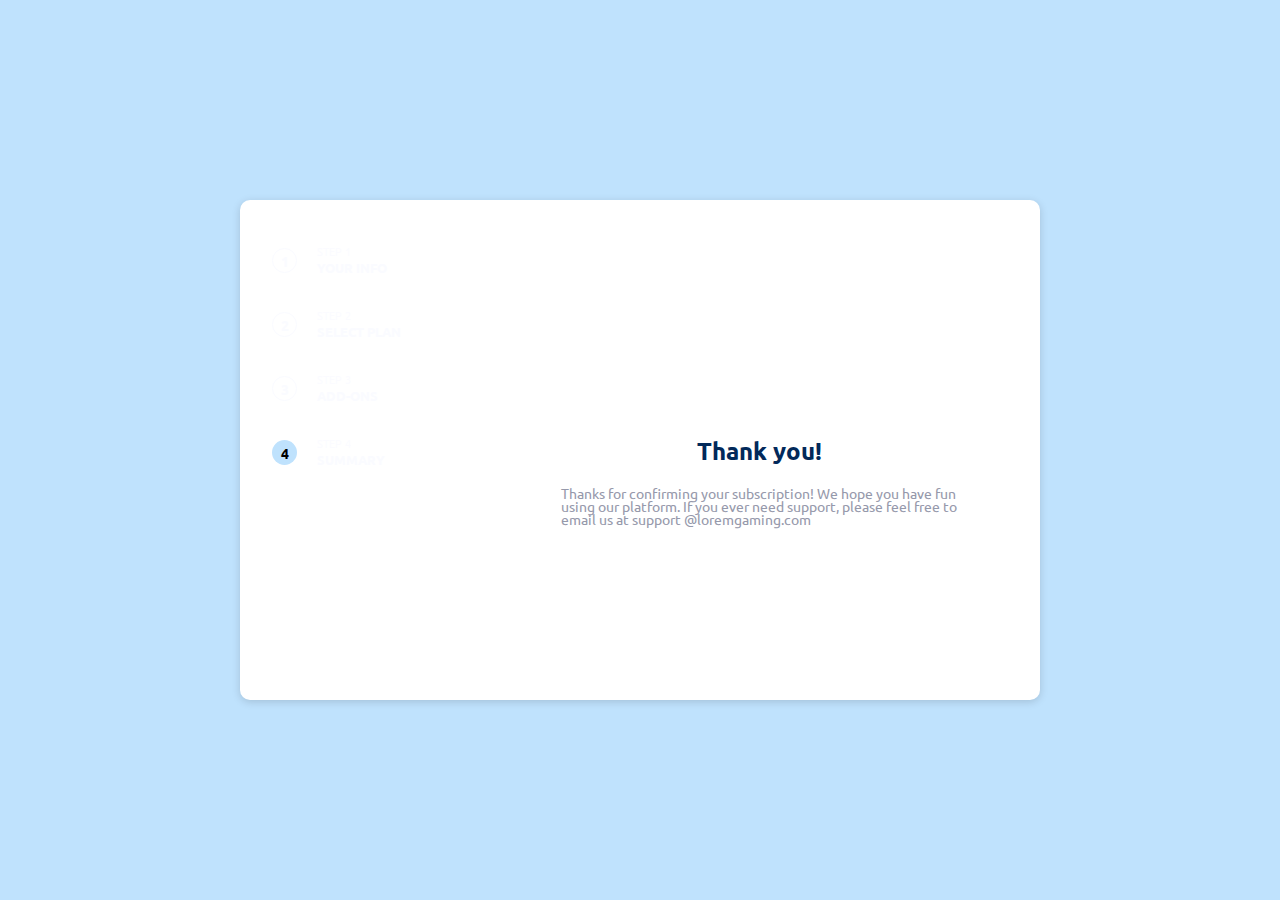
==== final.html @ 6f011fb4 "Add files via upload" ====
<!DOCTYPE html>
<html lang="en">
<head>
  <meta charset="UTF-8">
  <meta name="viewport" content="width=device-width, initial-scale=1.0"> <!-- displays site properly based on user's device -->

  <link rel="icon" type="image/png" sizes="32x32" href="./assets/images/favicon-32x32.png">
  <link rel="preconnect" href="https://fonts.googleapis.com">
<link rel="preconnect" href="https://fonts.gstatic.com" crossorigin>
<link href="https://fonts.googleapis.com/css2?family=Ubuntu:wght@400;500;700&display=swap" rel="stylesheet">
<link rel="stylesheet" href="style.css">
  <title>Frontend Mentor | Multi-step form</title>
  

  
 
</head>
<body>

  <!-- Sidebar start -->

  <div class="container">
    <div class="box">

      <div class="left-box">

        <div class="info">
          <div class="number not-active"><h3>1</h3></div>
          <div class="more-info">
            <div class="more-left">
              <span>STEP 1</span>
            <p>YOUR INFO</p>
            </div>
          </div>
        </div>

        <div class="info">
          <div class="number not-active"><h3>2</h3></div>
          <div class="more-info">
            <div class="more-left">
              <span>STEP 2</span>
            <p>SELECT PLAN</p>
            </div>
          </div>
        </div>

        

        <div class="info">
          <div class="number not-active"><h3>3</h3></div>
          <div class="more-info">
            <div class="more-left">
              <span>STEP 3</span>
            <p>ADD-ONS</p>
            </div>
          </div>
        </div>

        <div class="info">
          <div class="number active"><h3>4</h3></div>
          <div class="more-info">
            <div class="more-left">
              <span>STEP 4</span>
            <p>SUMMARY</p>
            </div>
          </div>
        </div>
        
      </div>


      <div class="right-box-final">

        <div class="congrats">
            <img src="/assets/images/icon-thank-you.svg" alt="">

            <h2>Thank you!</h2>

            <p>Thanks for confirming your subscription! We hope you have fun using our platform. 
                If you ever need support, please feel  free to email us at support @loremgaming.com
            </p>
        </div>











      </div>
      

      
      



          

          



          


        </div>

        
      </div>



    </div>

    





    
  </div>

  
  <!-- Sidebar end -->

  <!-- Step 1 start -->

  
  <!-- Step 1 end -->

  <!-- Step 2 start -->


  <!-- Step 2 end -->

  <!-- Step 3 start -->

  

  <!-- Step 3 end -->

  <!-- Step 4 start -->

  

  <!-- Dynamically add subscription and add-on selections here -->

  

  <!-- Step 4 end -->

  <!-- Step 5 start -->

 
  <!-- Step 5 end -->
  
  <!-- <div class="attribution">
    Challenge by <a href="https://www.frontendmentor.io?ref=challenge" target="_blank">Frontend Mentor</a>. 
    Coded by <a href="#">Your Name Here</a>. -->
  
</body>
</html>
---- style.css ----
*{
    margin: 0;
    padding: 0;
    box-sizing: border-box;
    font-family: 'Ubuntu', sans-serif;
}

:root{
    --Marine-blue: hsl(213, 96%, 18%);
--Purplish-blue: hsl(243, 100%, 62%);
 --Pastel-blue: hsla(228, 100%, 84%, 10%);
--Light-blue: hsl(206, 94%, 87%);
--Strawberry-red: hsl(354, 84%, 57%);
--Cool-gray: hsl(231, 11%, 63%);
--Light-gray: hsl(229, 24%, 87%);
--Magnolia: hsl(217, 100%, 97%);
--Alabaster: hsl(231, 100%, 99%);
--White: hsl(0, 0%, 100%);
}

.container{
    width: 100%;
    height: 100vh;
    display: flex;
    justify-content: center;
    align-items: center;
    background: var(--Light-blue);
    box-sizing: border-box;
  

}
.box {
    max-width: 800px; /* set a maximum width for the box element */
    max-height: 500px; /* set a maximum height for the box element */
    width: 100%; /* set the width of the box element to 100% of its container */
    height: 100%; /* set the height of the box element to 100% of its container */
    display: flex;
    background: var(--White);
    border-radius: 10px;
    box-shadow: 0 2px 8px rgba(0, 0, 0, 0.15); /* adds a light box shadow */
    box-sizing: border-box;
  }

.left-box{
  flex-basis: 30%;
 background-image: url(/assets/images/bg-sidebar-desktop.svg);
  background-position: center;
  background-size: cover;
  
  border-radius: 8px;
 padding: 4px 14px;
 margin: 8px ;
 flex-direction: column;
 
}

.info{
   
    display: flex;
    align-items: center;
    justify-content: flex-start;
    margin-bottom: 12px;
    margin-top: 15px;
}

.active{
    background: var(--Light-blue);
    width: 25px;
    height: 25px;
    border-radius: 50%;
    text-align: center;
    display: flex;
    align-items: center;
    justify-content: center;
    font-size: 12px;
    font-weight: bold;
    margin-left: 10px;
    margin-top: 18px;
    
}

.not-active{
    background: transparent;
    border: 1.5px solid var(--Alabaster);
    color: var(--Alabaster);
    width: 25px;
    height: 25px;
    border-radius: 50%;
    text-align: center;
    display: flex;
    align-items: center;
    justify-content: center;
    font-size: 12px;
    font-weight: bold;
    margin-left: 10px;
    margin-top: 18px;


   
}

.more-left span{
    font-weight: lighter;
    color: var(--Alabaster);
    font-size: 11px;
    opacity: 78%;
    
}

.more-left p{
    font-weight: 600;
    color: var(--Alabaster);
    font-size: 13px;
}

.right-box{
    margin: 70px 60px;
}
.intro h1{
     color: var(--Marine-blue);
     font-weight:  bold ;
     font-size: 24px;
}

.intro p{
    color: var(--Cool-gray);
    font-size: 14px;
    margin-top: 4px;
}

.form-side{
    margin-top: 30px;
}

.form-side p{
    font-weight: 450px;
    color: var(--Marine-blue);
    font-size: 14px;
    margin-bottom: 5px;
}

.form-side input{
    width: 100%;
    padding: 10px;
    margin-bottom: 12px;
    border: 1px solid var(--Light-gray);
    border-radius: 4px;
   
}
.form-side input:focus{
    border-color: var(--Marine-blue);
    outline: none;
    
}

.phone{
    display: flex;

}

.phone span{
    text-align: right;
    transform: translateX(100%);
    color: red;
    font-size: 12px;
    font-weight: 200;
}

.hero-btn{
    transform: translateX(255px);
    margin-top: 70px;
    background: var(--Marine-blue);
    color: var(--Alabaster);
    border: 1px solid var(--Marine-blue);
    padding: 12px 20px;
    font-weight: bold;
    border-radius: 6px;
    cursor: pointer;
   
}

.more-left{
    margin-left: 20px;
    margin-top: 12px;
}

.rows{
    margin: 45px 0px 30px 0;
    display: flex;
    align-items: center;
    justify-content: space-between;
    width: 100%;
   

}

.first-box{
    width: 120px;
    height: 120px;
    padding: 15px 25px;
    border: 1.5px solid var(--Purplish-blue);
    border-radius: 8px;
    margin: 0 18px 0 0;
}
.icon img{
    width: 29px;
  margin-bottom: 15px;
    transform: translateX(-16px);
}
.down{
    margin-top: 18px;
}

.down h3{
    transform: translateX(-16px);
    font-size: 14px;
    color: var(--Marine-blue);
}

.down p{
    transform: translateX(-16px);
    font-size: 12px ;
    margin-top: 2px;
    color: var(--Cool-gray);
}



.toggle-switch {
    position: relative;
    display: inline-block;
    width: 30px;
    height: 16px;
  }
  
  .toggle-switch input {
    display: none;
  }
  
  .slider {
    position: absolute;
    top: 0;
    left: 0;
    right: 0;
    bottom: 0;
    background-color: var(--Marine-blue);
    border-radius: 16px;
    cursor: pointer;
    transition: 0.4s;
  }
  
  .slider:before {
    position: absolute;
    content: "";
    height: 12px;
    width: 12px;
    left: 2px;
    bottom: 2px;
    background-color: white;
    border-radius: 50%;
    transition: 0.4s;
  }
  
  input:checked + .slider {
    background-color: var(--Marine-blue);
  }
  

  
  input:checked + .slider:before {
    transform: translateX(14px);
  }
  
  .options{
    display: flex;
    align-items: center;
    justify-content: space-between;
    padding: 12px 95px;
    width: 10px;
    width: 98%;
    background: var(--Magnolia);
    border-radius: 6px;
  }

  .monthly{
    font-size: 14px;
    color: var(--Marine-blue);

  }

  .yearly{
    color: var(--Cool-gray);
  }

  .back-btn{
    background: transparent;
    border: none;
    outline: none;
    color: var(--Marine-blue);
    font-weight: bold;
    transform: translateX(-110px);
    cursor: pointer;
  }

  .column{
    margin-top: 15px;
    display: flex;
    align-items: center;
    justify-content: space-between;
    width: 100%;
  }
  .box1{
    display: flex;
    align-items: center;
    justify-content: space-between;
    margin: 15px 0;
    border: 1px solid var(--Purplish-blue);
    border-radius: 8px;
    width:350px;
    padding: 15px  20px;
    font-size: 12px;
  
    
    
    
  }

  #check{
    color: green;
    cursor: pointer;
  }

  .inner-text{
    
    display: flex;
    flex-direction: column;
    justify-content: flex-start;
    margin-right: 50px;
  }

  .inner-text h3{
    color: var(--Marine-blue);
    margin-bottom: 3px;
  }
  .inner-text p{
    color: var(--Cool-gray);
  }

  .price{
    color: var(--Purplish-blue);
  }

  .st3{
   
    margin-top: 30px;
  }

  .summary-info{
    width: 400px;
    margin-top: 25px;
    background: var(--Pastel-blue);
    border-radius: 6px ;
    padding: 15px;
  }

  .rel-top{
    display: flex;
    align-items: center;
    justify-content: space-between;
    border-bottom: 1px solid var(--Cool-gray);
    padding-bottom: 20px;
    margin-bottom: 20px;
  }

  .rel h3{
    font-size: 15px;
    color: var(--Marine-blue);
  }
  .rel a{
    font-size: 13px;
    color: var(--Purplish-blue);
  }
  .rel-top p{
    color: var(--Marine-blue);
    font-weight: bold;
  }

  .under{
    display: flex;
    align-items: center;
    justify-content: space-between;
  }

  .rel-under p{
    color: var(--Cool-gray);
    margin: 6px 0;
    font-size: 13px;

  }
  .amount p{
    color: var(--Marine-blue);
    margin: 6px 0;
    font-size: 13px;

  }

  .total{
    display: flex;
    align-items: center;
    justify-content: space-between;
    margin-top: 20px;
    margin-bottom: 60px;
  }

  .total p{
    color: var(--Cool-gray);
    font-size: 13px;
    margin-left: 15px;

  }

  .total h3{
    font-size: 15px;
    font-weight: bold;
    color: var(--Purplish-blue);

  }

  .sum{
    background: var(--Purplish-blue);
    border: none;
  }

  .right-box-final{
    width: 60%;
    display: flex;
    align-items: center;
    justify-content: center;
    margin-left: 60px;
    margin-right: 60px;
  }

  .congrats{
    display: flex;
    align-items: center;
    justify-content: center;
    flex-direction: column;
    
  }

  .congrats img{
    margin: 30px 0;
  }

  .congrats h2{
    color: var(--Marine-blue);
    font-weight: bold;
    margin: 0 0 20px 0;

  }

  .congrats p{
    width: 90%;
    font-size: 14px;
    color: var(--Cool-gray);
    line-height: 13px;
  }
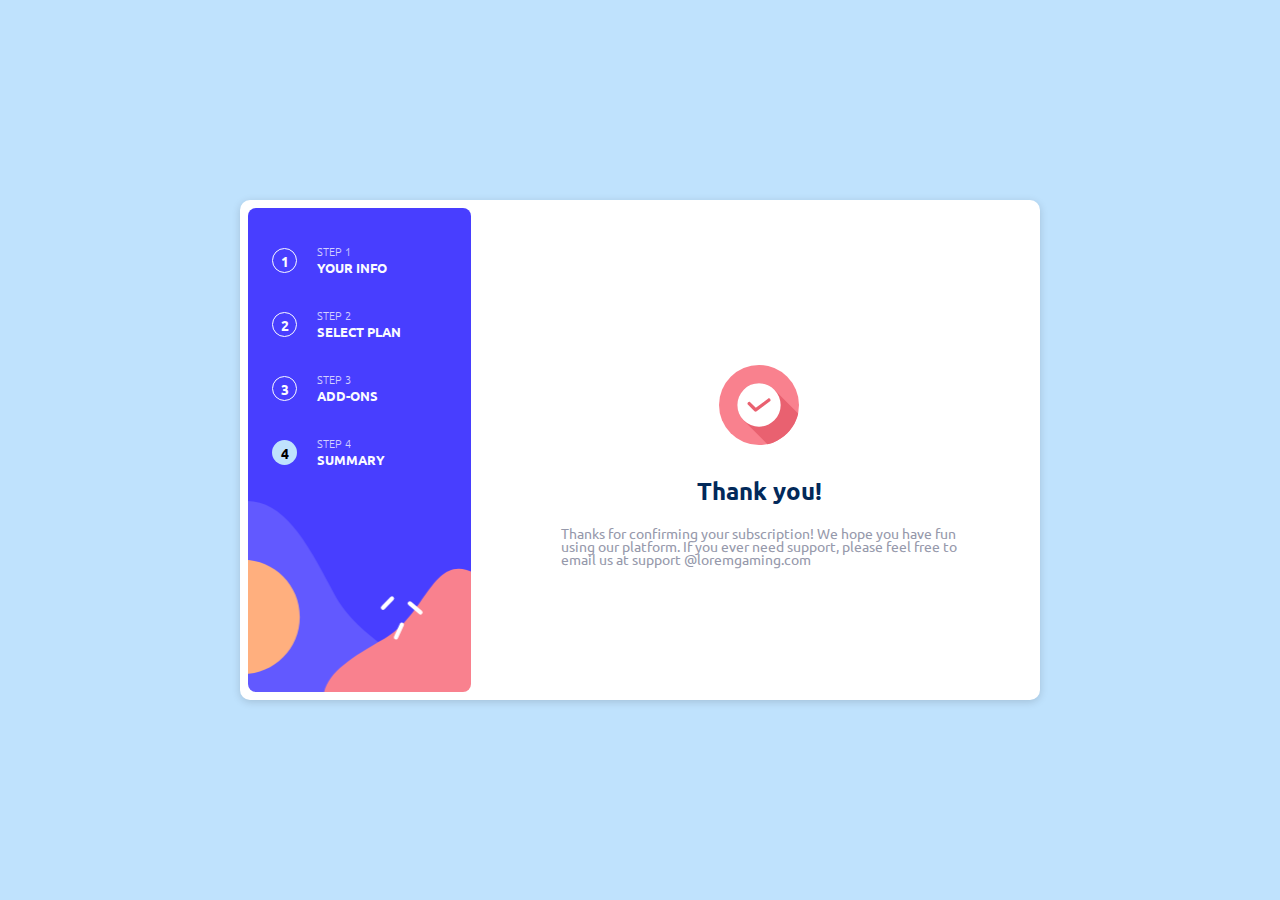
==== commit 8f42d588: "added the feature to change to next windoe using javascript" ====
--- a/final.html
+++ b/final.html
@@ -72,7 +72,7 @@
       <div class="right-box-final">
 
         <div class="congrats">
-            <img src="/assets/images/icon-thank-you.svg" alt="">
+            <img src="./images/icon-thank-you.svg" alt="">
 
             <h2>Thank you!</h2>
 
--- a/style.css
+++ b/style.css
@@ -43,7 +43,7 @@
 
 .left-box{
   flex-basis: 30%;
- background-image: url(/assets/images/bg-sidebar-desktop.svg);
+ background-image: url(./images/bg-sidebar-desktop.svg);
   background-position: center;
   background-size: cover;
   
